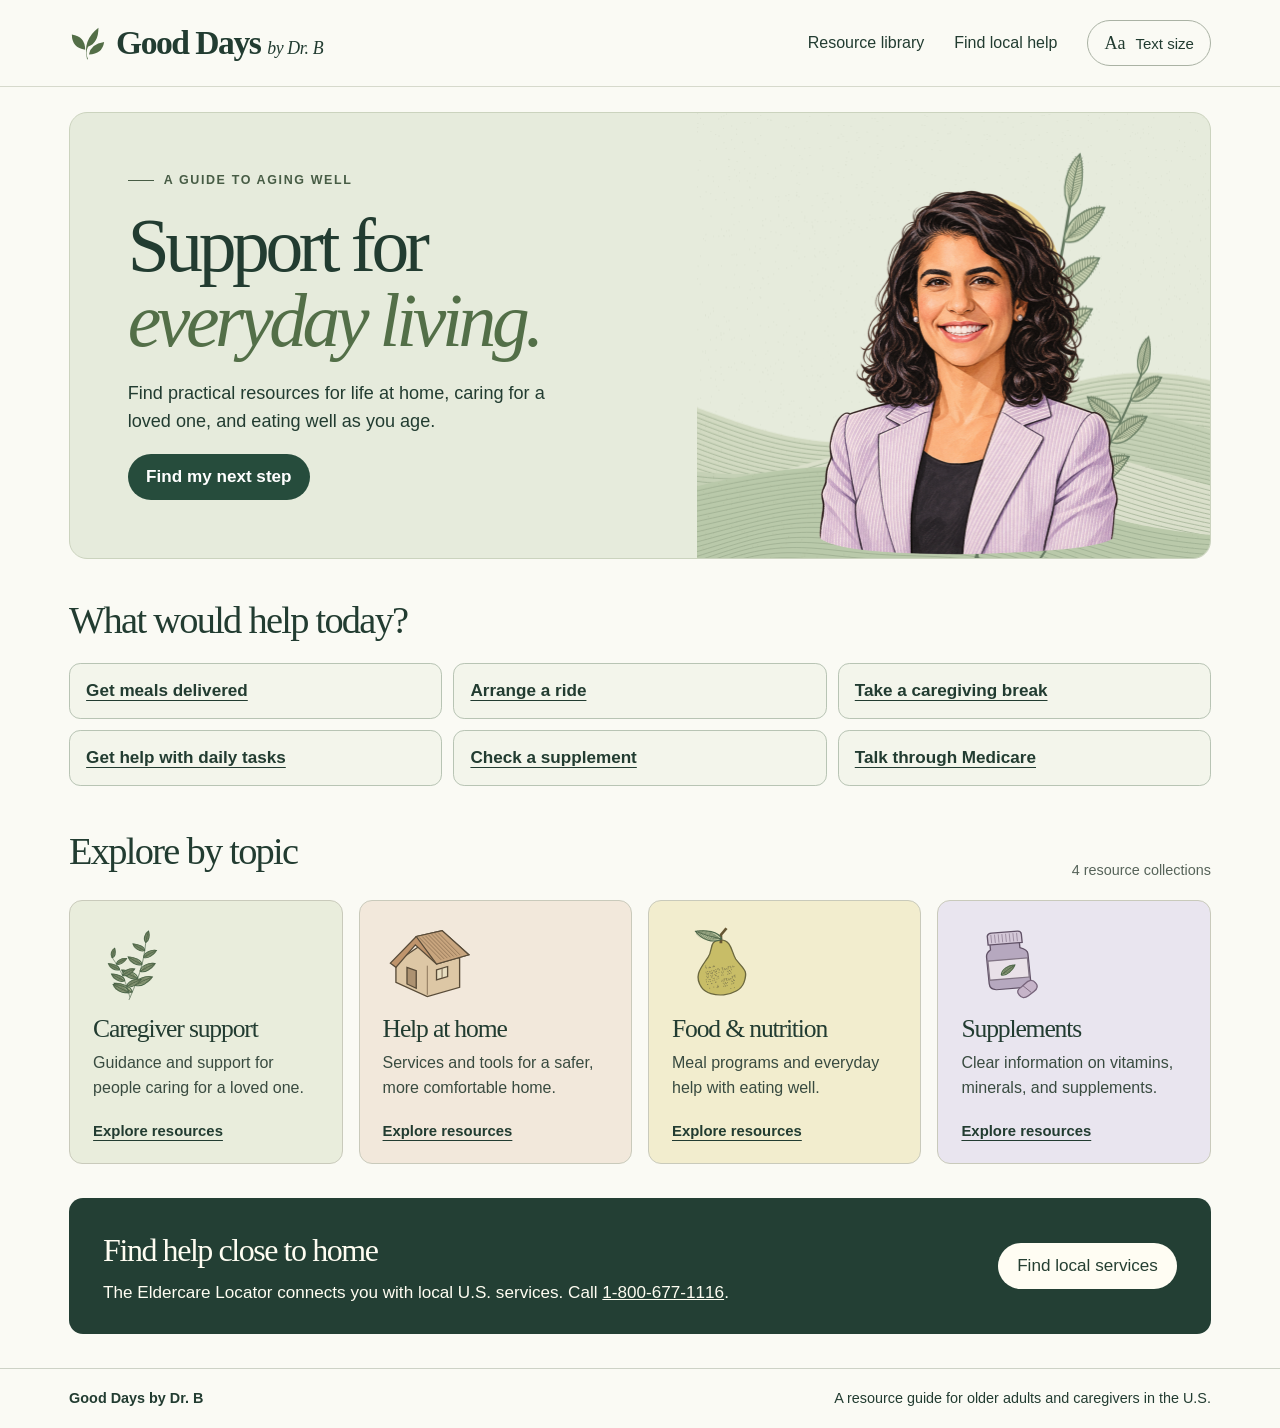
==== index.html @ b6215899 "Publish Good Days by Dr. B resource guide" ====
<!doctype html><html lang="en"><meta charset="utf-8"><meta name="viewport" content="width=device-width, initial-scale=1"><meta name="description" content="Find U.S. resources for caregiving, living at home, meals and dietary supplements."><title>Good Days by Dr. B — A guide to aging well</title>
<style>
*{box-sizing:border-box}html{scroll-behavior:smooth}body{margin:0;color:#223c31;background:#fafaf4;font:1.07rem/1.55 "Helvetica Neue",Arial,sans-serif}a{color:inherit}a:focus-visible,button:focus-visible{outline:3px solid #a85824;outline-offset:4px}header,main,footer{max-width:1510px;margin:auto;padding-inline:5.4%}header{display:flex;align-items:center;justify-content:space-between;min-height:87px;border-bottom:1px solid #d6d9cc;gap:15px}.brand{display:flex;align-items:center;gap:9px;font:bold 2.1rem Georgia,serif;letter-spacing:-1.5px;text-decoration:none}.brand svg{height:38px;width:38px}nav{display:flex;align-items:center;gap:30px}nav a{text-decoration:none;font-size:1rem}nav a:hover,.topiclink:hover{text-decoration:underline}button{cursor:pointer;font:inherit;color:inherit}#size{border:1px solid #aab2a4;border-radius:99px;background:none;padding:8px 16px;font-size:.94rem}#size span{font-family:Georgia;margin-right:6px;font-size:1.13rem}.hero{position:relative;isolation:isolate;background:#e6ebdc;border:1px solid #cbd3be;border-radius:18px;overflow:hidden;margin-top:25px;padding:clamp(32px,4.5vw,70px);min-height:355px;display:flex;align-items:center}.hero canvas{position:absolute;right:0;bottom:0;height:100%;width:45%;z-index:-1}.hero-copy{width:60%}.kicker{font-size:.78rem;font-weight:700;letter-spacing:.13em;text-transform:uppercase;color:#475c45;display:flex;align-items:center;gap:10px}.kicker:before{content:"";height:1px;width:26px;background:currentColor}h1,h2,h3{font-family:Georgia,"Times New Roman",serif;font-weight:400}h1{font-size:clamp(3.4rem,5.9vw,6rem);letter-spacing:-.058em;line-height:.99;margin:19px 0 21px}h1 em{color:#536f48;font-weight:400}.hero p{max-width:460px;margin:0;line-height:1.55;font-size:1.13rem}.sectionhead{display:flex;justify-content:space-between;align-items:end;gap:12px;margin:36px 0 19px}h2{font-size:clamp(2rem,3vw,3rem);letter-spacing:-.045em;margin:0}.sectionhead small{font-size:.9rem;color:#566359}.cards{display:grid;grid-template-columns:repeat(4,1fr);gap:16px}.card{border:1px solid #c9cabb;border-radius:13px;padding:23px 23px 20px;background:var(--bg);text-decoration:none;display:flex;flex-direction:column;transition:transform .18s,box-shadow .18s}.card:hover{transform:translateY(-3px);box-shadow:0 6px 15px #263e2a16}.art{height:80px;width:96px;margin-bottom:10px;align-self:flex-start}.card h3{margin:0 0 8px;font-size:clamp(1.45rem,2vw,2.05rem);line-height:1.14;letter-spacing:-.045em}.card p{margin:0 0 19px;font-size:1rem;color:#394b40}.topiclink{margin-top:auto;text-decoration:underline;text-underline-offset:4px;font-size:.93rem;font-weight:600}.local{display:flex;align-items:center;justify-content:space-between;background:#233f34;color:#fffdf2;border-radius:14px;padding:28px 34px;margin:34px 0;gap:20px}.local h2{font-size:2rem}.local p{margin:4px 0 0}.pill{display:inline-block;text-decoration:none;border-radius:30px;padding:10px 19px;background:#fffdf3;color:#253f32;white-space:nowrap}footer{border-top:1px solid #cdd2c6;padding-block:18px;font-size:.9rem;display:flex;justify-content:space-between}.skip{position:absolute;left:-999px}.skip:focus{left:10px;background:white;z-index:5}dialog{color:#243e31;border:1px solid #bac2b4;background:#fafaf4;border-radius:18px;width:min(610px,94%);max-height:88dvh;padding:30px}dialog::backdrop{background:#13271dc4}dialog h2{font-size:2.25rem;margin-top:15px}dialog .close{float:right;border:1px solid #c3cabc;border-radius:40px;background:transparent;padding:6px 16px}.entry{border-top:1px solid #ccd3c5;padding:17px 0}.entry a{font-weight:650;text-underline-offset:4px}.entry p{margin:4px 0}.entry small{color:#566359}.big{font-size:119%}
@media(max-width:900px){.cards{grid-template-columns:1fr 1fr}.hero-copy{width:66%}.hero canvas{width:38%}.card h3{font-size:1.7rem}}@media(max-width:650px){header,main,footer{padding-inline:5%}header{min-height:72px}.brand{font-size:1.75rem}nav{gap:12px}nav>a{display:none}.hero{padding:26px 22px 150px;min-height:0}.hero-copy{width:100%}.hero canvas{width:60%;height:155px}.hero p{font-size:1rem}h1{font-size:3.2rem}.cards{gap:10px}.card{padding:16px}.art{width:76px;height:63px}.sectionhead{align-items:center}.local{align-items:flex-start;flex-direction:column;padding:24px}footer{gap:12px;flex-wrap:wrap}}@media(max-width:410px){.cards{grid-template-columns:1fr}.card{display:grid;grid-template-columns:65px 1fr;column-gap:16px}.art{grid-row:span 3;width:65px}.card p{margin-bottom:8px}.sectionhead small{display:none}}@media(prefers-reduced-motion:reduce){*{scroll-behavior:auto!important;transition:none!important}}
.byline{font-size:.53em;letter-spacing:-.02em;font-weight:400;white-space:nowrap}@media(max-width:410px){.brand{gap:4px;font-size:1.5rem}.brand svg{width:29px}#size{padding:7px 10px}}.portrait{position:absolute;z-index:-1;bottom:0;right:7%;width:28%;height:95%;object-fit:contain;object-position:bottom}.hero canvas{opacity:.8}@media(max-width:650px){.portrait{right:10%;width:45%;height:155px}}
.hero-action,.primary{display:inline-block;background:#264c3c;color:white;padding:.62rem 1.15rem;border-radius:99px;font-weight:600;text-decoration:none}.hero-action{margin-top:1.15rem}.primary:hover,.hero-action:hover{text-decoration:underline}.paths{margin:2rem 0}.paths h2{margin-bottom:.8rem}.path-list{display:grid;grid-template-columns:repeat(3,minmax(0,1fr));gap:.7rem}.path-list a{display:flex;align-items:center;gap:.7rem;border:1px solid #b8c4b4;background:#f3f5eb;border-radius:.7rem;padding:.85rem 1rem;text-underline-offset:.22em;font-weight:600}.path-list a:hover{background:#e6ecd9}.story{max-width:840px;padding-block:1.5rem 3rem}.back{display:inline-block;margin-bottom:1rem;text-underline-offset:.2em}.sheethead{background:var(--tint);border-radius:1rem;padding:clamp(1.2rem,4vw,2.2rem)}.sheethead h1{font-size:clamp(2.35rem,5vw,3.9rem);margin:.7rem 0;line-height:1.05}.sheethead p,.next p{margin:.6rem 0}.story h2{font-size:1.75rem;margin:1.45rem 0 .5rem}.story blockquote{border-left:4px solid #879e70;padding:.6rem 1.1rem;margin:.6rem 0;font:1.3rem/1.5 Georgia,serif}.story li{margin-block:.4rem}.contacts{display:flex;align-items:center;flex-wrap:wrap;gap:1rem;margin:1rem 0}.print{border:1px solid #9da994;border-radius:99px;padding:.5rem 1rem;background:#fafaf4}.print-url,.notes{display:none}.story .source{font-size:.95rem}.extra{margin-block:1rem}.entry .related{display:block;margin-top:8px}@media(max-width:850px){.path-list{grid-template-columns:repeat(2,minmax(0,1fr))}}@media(max-width:520px){.path-list{grid-template-columns:1fr}.story{padding-inline:5%}.hero-action{margin-bottom:8px}}@media print{html,html.big{font-size:11pt}body,.sheethead{background:white;color:black}.story{max-width:none;padding:0}.back,nav,footer,.print,.skip,.related-guide,.contacts .primary,.hero-action{display:none}.sheethead{padding:0}.sheethead h1{font-size:26pt}header{min-height:0;padding:0 0 8pt}.brand{font-size:17pt}.story h2{font-size:16pt}.print-url,.notes{display:block;overflow-wrap:anywhere}.notes p{border-bottom:1px solid #888;height:1.4em}.extra a::after{content:" (" attr(href) ")";overflow-wrap:anywhere}.contacts{margin:.4rem 0}@page{margin:16mm}}</style>
<a class="skip" href="#topics">Skip to resources</a><header><a href="#" class="brand" aria-label="Good Days by Dr. B home"><svg viewBox="0 0 40 40" aria-hidden="true"><g fill="#536e47"><path d="M19 37Q14 17 31 4Q31 20 20 24Q17 30 20 37"/><path d="M17 27Q3 25 3 11Q17 13 17 27M21 32Q23 21 37 19Q35 32 21 32"/></g></svg><span>Good Days <i class=byline>by Dr. B</i></span></a><nav aria-label="Main navigation"><a href="#topics">Resource library</a><a href="#local">Find local help</a><button id="size" aria-pressed="false"><span>Aa</span> Text size</button></nav></header>
<main><section class="hero"><canvas id="land" aria-hidden="true"></canvas><img class="portrait" src="dr-b.png" alt="Illustrated portrait of Dr. B"><div class="hero-copy"><div class="kicker">A guide to aging well</div><h1>Support for<br><em>everyday living.</em></h1><p>Find practical resources for life at home, caring for a loved one, and eating well as you age.</p><a class="hero-action" href="#start">Find my next step</a></div></section>
<section class="paths" id="start"><h2>What would help today?</h2><div class="path-list"><a href="meal-delivery.html">Get meals delivered</a><a href="rides.html">Arrange a ride</a><a href="caregiver-break.html">Take a caregiving break</a><a href="help-at-home.html">Get help with daily tasks</a><a href="supplement-review.html">Check a supplement</a><a href="medicare-help.html">Talk through Medicare</a></div></section><section id="topics"><div class="sectionhead"><h2>Explore by topic</h2><small>4 resource collections</small></div><div class="cards" id="cards"></div></section>
<section id="local" class="local"><div><h2>Find help close to home</h2><p>The Eldercare Locator connects you with local U.S. services. Call <a href="tel:18006771116">1-800-677-1116</a>.</p></div><a class="pill" href="https://eldercare.acl.gov/home">Find local services</a></section></main><footer><b>Good Days by Dr. B</b><span>A resource guide for older adults and caregivers in the U.S.</span></footer>
<dialog id="guide"><button class="close" id="close">Close</button><h2 id="title"></h2><p id="intro"></p><div id="entries"></div></dialog><script src="text-size.js"></script><script src="guide.js"></script><script src="art.js"></script></html>
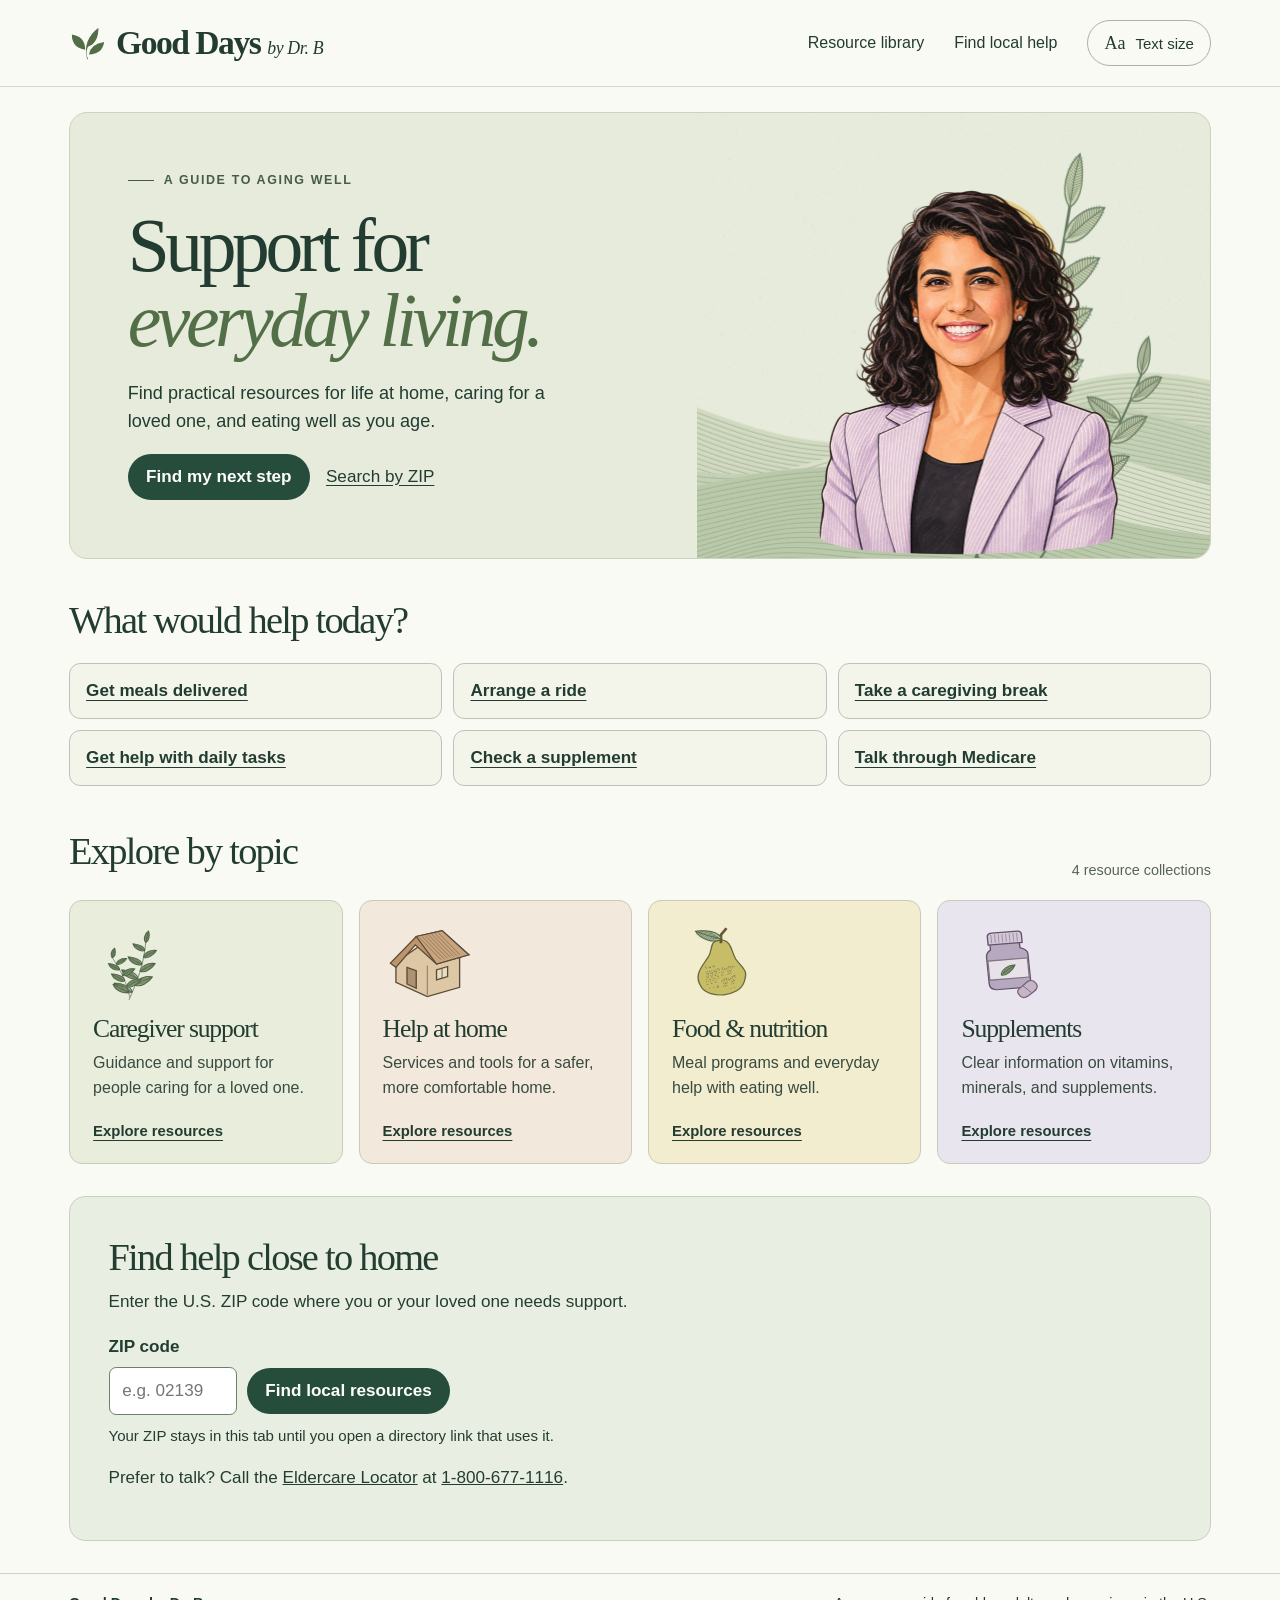
==== commit 1a12e436: "Add ZIP-based local meal and community resource searches" ====
--- a/index.html
+++ b/index.html
@@ -3,9 +3,9 @@
 *{box-sizing:border-box}html{scroll-behavior:smooth}body{margin:0;color:#223c31;background:#fafaf4;font:1.07rem/1.55 "Helvetica Neue",Arial,sans-serif}a{color:inherit}a:focus-visible,button:focus-visible{outline:3px solid #a85824;outline-offset:4px}header,main,footer{max-width:1510px;margin:auto;padding-inline:5.4%}header{display:flex;align-items:center;justify-content:space-between;min-height:87px;border-bottom:1px solid #d6d9cc;gap:15px}.brand{display:flex;align-items:center;gap:9px;font:bold 2.1rem Georgia,serif;letter-spacing:-1.5px;text-decoration:none}.brand svg{height:38px;width:38px}nav{display:flex;align-items:center;gap:30px}nav a{text-decoration:none;font-size:1rem}nav a:hover,.topiclink:hover{text-decoration:underline}button{cursor:pointer;font:inherit;color:inherit}#size{border:1px solid #aab2a4;border-radius:99px;background:none;padding:8px 16px;font-size:.94rem}#size span{font-family:Georgia;margin-right:6px;font-size:1.13rem}.hero{position:relative;isolation:isolate;background:#e6ebdc;border:1px solid #cbd3be;border-radius:18px;overflow:hidden;margin-top:25px;padding:clamp(32px,4.5vw,70px);min-height:355px;display:flex;align-items:center}.hero canvas{position:absolute;right:0;bottom:0;height:100%;width:45%;z-index:-1}.hero-copy{width:60%}.kicker{font-size:.78rem;font-weight:700;letter-spacing:.13em;text-transform:uppercase;color:#475c45;display:flex;align-items:center;gap:10px}.kicker:before{content:"";height:1px;width:26px;background:currentColor}h1,h2,h3{font-family:Georgia,"Times New Roman",serif;font-weight:400}h1{font-size:clamp(3.4rem,5.9vw,6rem);letter-spacing:-.058em;line-height:.99;margin:19px 0 21px}h1 em{color:#536f48;font-weight:400}.hero p{max-width:460px;margin:0;line-height:1.55;font-size:1.13rem}.sectionhead{display:flex;justify-content:space-between;align-items:end;gap:12px;margin:36px 0 19px}h2{font-size:clamp(2rem,3vw,3rem);letter-spacing:-.045em;margin:0}.sectionhead small{font-size:.9rem;color:#566359}.cards{display:grid;grid-template-columns:repeat(4,1fr);gap:16px}.card{border:1px solid #c9cabb;border-radius:13px;padding:23px 23px 20px;background:var(--bg);text-decoration:none;display:flex;flex-direction:column;transition:transform .18s,box-shadow .18s}.card:hover{transform:translateY(-3px);box-shadow:0 6px 15px #263e2a16}.art{height:80px;width:96px;margin-bottom:10px;align-self:flex-start}.card h3{margin:0 0 8px;font-size:clamp(1.45rem,2vw,2.05rem);line-height:1.14;letter-spacing:-.045em}.card p{margin:0 0 19px;font-size:1rem;color:#394b40}.topiclink{margin-top:auto;text-decoration:underline;text-underline-offset:4px;font-size:.93rem;font-weight:600}.local{display:flex;align-items:center;justify-content:space-between;background:#233f34;color:#fffdf2;border-radius:14px;padding:28px 34px;margin:34px 0;gap:20px}.local h2{font-size:2rem}.local p{margin:4px 0 0}.pill{display:inline-block;text-decoration:none;border-radius:30px;padding:10px 19px;background:#fffdf3;color:#253f32;white-space:nowrap}footer{border-top:1px solid #cdd2c6;padding-block:18px;font-size:.9rem;display:flex;justify-content:space-between}.skip{position:absolute;left:-999px}.skip:focus{left:10px;background:white;z-index:5}dialog{color:#243e31;border:1px solid #bac2b4;background:#fafaf4;border-radius:18px;width:min(610px,94%);max-height:88dvh;padding:30px}dialog::backdrop{background:#13271dc4}dialog h2{font-size:2.25rem;margin-top:15px}dialog .close{float:right;border:1px solid #c3cabc;border-radius:40px;background:transparent;padding:6px 16px}.entry{border-top:1px solid #ccd3c5;padding:17px 0}.entry a{font-weight:650;text-underline-offset:4px}.entry p{margin:4px 0}.entry small{color:#566359}.big{font-size:119%}
 @media(max-width:900px){.cards{grid-template-columns:1fr 1fr}.hero-copy{width:66%}.hero canvas{width:38%}.card h3{font-size:1.7rem}}@media(max-width:650px){header,main,footer{padding-inline:5%}header{min-height:72px}.brand{font-size:1.75rem}nav{gap:12px}nav>a{display:none}.hero{padding:26px 22px 150px;min-height:0}.hero-copy{width:100%}.hero canvas{width:60%;height:155px}.hero p{font-size:1rem}h1{font-size:3.2rem}.cards{gap:10px}.card{padding:16px}.art{width:76px;height:63px}.sectionhead{align-items:center}.local{align-items:flex-start;flex-direction:column;padding:24px}footer{gap:12px;flex-wrap:wrap}}@media(max-width:410px){.cards{grid-template-columns:1fr}.card{display:grid;grid-template-columns:65px 1fr;column-gap:16px}.art{grid-row:span 3;width:65px}.card p{margin-bottom:8px}.sectionhead small{display:none}}@media(prefers-reduced-motion:reduce){*{scroll-behavior:auto!important;transition:none!important}}
 .byline{font-size:.53em;letter-spacing:-.02em;font-weight:400;white-space:nowrap}@media(max-width:410px){.brand{gap:4px;font-size:1.5rem}.brand svg{width:29px}#size{padding:7px 10px}}.portrait{position:absolute;z-index:-1;bottom:0;right:7%;width:28%;height:95%;object-fit:contain;object-position:bottom}.hero canvas{opacity:.8}@media(max-width:650px){.portrait{right:10%;width:45%;height:155px}}
-.hero-action,.primary{display:inline-block;background:#264c3c;color:white;padding:.62rem 1.15rem;border-radius:99px;font-weight:600;text-decoration:none}.hero-action{margin-top:1.15rem}.primary:hover,.hero-action:hover{text-decoration:underline}.paths{margin:2rem 0}.paths h2{margin-bottom:.8rem}.path-list{display:grid;grid-template-columns:repeat(3,minmax(0,1fr));gap:.7rem}.path-list a{display:flex;align-items:center;gap:.7rem;border:1px solid #b8c4b4;background:#f3f5eb;border-radius:.7rem;padding:.85rem 1rem;text-underline-offset:.22em;font-weight:600}.path-list a:hover{background:#e6ecd9}.story{max-width:840px;padding-block:1.5rem 3rem}.back{display:inline-block;margin-bottom:1rem;text-underline-offset:.2em}.sheethead{background:var(--tint);border-radius:1rem;padding:clamp(1.2rem,4vw,2.2rem)}.sheethead h1{font-size:clamp(2.35rem,5vw,3.9rem);margin:.7rem 0;line-height:1.05}.sheethead p,.next p{margin:.6rem 0}.story h2{font-size:1.75rem;margin:1.45rem 0 .5rem}.story blockquote{border-left:4px solid #879e70;padding:.6rem 1.1rem;margin:.6rem 0;font:1.3rem/1.5 Georgia,serif}.story li{margin-block:.4rem}.contacts{display:flex;align-items:center;flex-wrap:wrap;gap:1rem;margin:1rem 0}.print{border:1px solid #9da994;border-radius:99px;padding:.5rem 1rem;background:#fafaf4}.print-url,.notes{display:none}.story .source{font-size:.95rem}.extra{margin-block:1rem}.entry .related{display:block;margin-top:8px}@media(max-width:850px){.path-list{grid-template-columns:repeat(2,minmax(0,1fr))}}@media(max-width:520px){.path-list{grid-template-columns:1fr}.story{padding-inline:5%}.hero-action{margin-bottom:8px}}@media print{html,html.big{font-size:11pt}body,.sheethead{background:white;color:black}.story{max-width:none;padding:0}.back,nav,footer,.print,.skip,.related-guide,.contacts .primary,.hero-action{display:none}.sheethead{padding:0}.sheethead h1{font-size:26pt}header{min-height:0;padding:0 0 8pt}.brand{font-size:17pt}.story h2{font-size:16pt}.print-url,.notes{display:block;overflow-wrap:anywhere}.notes p{border-bottom:1px solid #888;height:1.4em}.extra a::after{content:" (" attr(href) ")";overflow-wrap:anywhere}.contacts{margin:.4rem 0}@page{margin:16mm}}</style>
+.hero-action,.primary{display:inline-block;background:#264c3c;color:white;padding:.62rem 1.15rem;border-radius:99px;font-weight:600;text-decoration:none}.hero-action{margin-top:1.15rem}.primary:hover,.hero-action:hover{text-decoration:underline}.paths{margin:2rem 0}.paths h2{margin-bottom:.8rem}.path-list{display:grid;grid-template-columns:repeat(3,minmax(0,1fr));gap:.7rem}.path-list a{display:flex;align-items:center;gap:.7rem;border:1px solid #b8c4b4;background:#f3f5eb;border-radius:.7rem;padding:.85rem 1rem;text-underline-offset:.22em;font-weight:600}.path-list a:hover{background:#e6ecd9}.story{max-width:840px;padding-block:1.5rem 3rem}.back{display:inline-block;margin-bottom:1rem;text-underline-offset:.2em}.sheethead{background:var(--tint);border-radius:1rem;padding:clamp(1.2rem,4vw,2.2rem)}.sheethead h1{font-size:clamp(2.35rem,5vw,3.9rem);margin:.7rem 0;line-height:1.05}.sheethead p,.next p{margin:.6rem 0}.story h2{font-size:1.75rem;margin:1.45rem 0 .5rem}.story blockquote{border-left:4px solid #879e70;padding:.6rem 1.1rem;margin:.6rem 0;font:1.3rem/1.5 Georgia,serif}.story li{margin-block:.4rem}.contacts{display:flex;align-items:center;flex-wrap:wrap;gap:1rem;margin:1rem 0}.print{border:1px solid #9da994;border-radius:99px;padding:.5rem 1rem;background:#fafaf4}.print-url,.notes{display:none}.story .source{font-size:.95rem}.extra{margin-block:1rem}.entry .related{display:block;margin-top:8px}@media(max-width:850px){.path-list{grid-template-columns:repeat(2,minmax(0,1fr))}}@media(max-width:520px){.path-list{grid-template-columns:1fr}.story{padding-inline:5%}.hero-action{margin-bottom:8px}}@media print{html,html.big{font-size:11pt}body,.sheethead{background:white;color:black}.story{max-width:none;padding:0}.back,nav,footer,.print,.skip,.related-guide,.contacts .primary,.hero-action{display:none}.sheethead{padding:0}.sheethead h1{font-size:26pt}header{min-height:0;padding:0 0 8pt}.brand{font-size:17pt}.story h2{font-size:16pt}.print-url,.notes{display:block;overflow-wrap:anywhere}.notes p{border-bottom:1px solid #888;height:1.4em}.extra a::after{content:" (" attr(href) ")";overflow-wrap:anywhere}.contacts{margin:.4rem 0}@page{margin:16mm}}</style><link rel="stylesheet" href="local-help.css">
 <a class="skip" href="#topics">Skip to resources</a><header><a href="#" class="brand" aria-label="Good Days by Dr. B home"><svg viewBox="0 0 40 40" aria-hidden="true"><g fill="#536e47"><path d="M19 37Q14 17 31 4Q31 20 20 24Q17 30 20 37"/><path d="M17 27Q3 25 3 11Q17 13 17 27M21 32Q23 21 37 19Q35 32 21 32"/></g></svg><span>Good Days <i class=byline>by Dr. B</i></span></a><nav aria-label="Main navigation"><a href="#topics">Resource library</a><a href="#local">Find local help</a><button id="size" aria-pressed="false"><span>Aa</span> Text size</button></nav></header>
-<main><section class="hero"><canvas id="land" aria-hidden="true"></canvas><img class="portrait" src="dr-b.png" alt="Illustrated portrait of Dr. B"><div class="hero-copy"><div class="kicker">A guide to aging well</div><h1>Support for<br><em>everyday living.</em></h1><p>Find practical resources for life at home, caring for a loved one, and eating well as you age.</p><a class="hero-action" href="#start">Find my next step</a></div></section>
+<main><section class="hero"><canvas id="land" aria-hidden="true"></canvas><img class="portrait" src="dr-b.png" alt="Illustrated portrait of Dr. B"><div class="hero-copy"><div class="kicker">A guide to aging well</div><h1>Support for<br><em>everyday living.</em></h1><p>Find practical resources for life at home, caring for a loved one, and eating well as you age.</p><a class="hero-action" href="#start">Find my next step</a><a class="local-jump" href="#local">Search by ZIP</a></div></section>
 <section class="paths" id="start"><h2>What would help today?</h2><div class="path-list"><a href="meal-delivery.html">Get meals delivered</a><a href="rides.html">Arrange a ride</a><a href="caregiver-break.html">Take a caregiving break</a><a href="help-at-home.html">Get help with daily tasks</a><a href="supplement-review.html">Check a supplement</a><a href="medicare-help.html">Talk through Medicare</a></div></section><section id="topics"><div class="sectionhead"><h2>Explore by topic</h2><small>4 resource collections</small></div><div class="cards" id="cards"></div></section>
-<section id="local" class="local"><div><h2>Find help close to home</h2><p>The Eldercare Locator connects you with local U.S. services. Call <a href="tel:18006771116">1-800-677-1116</a>.</p></div><a class="pill" href="https://eldercare.acl.gov/home">Find local services</a></section></main><footer><b>Good Days by Dr. B</b><span>A resource guide for older adults and caregivers in the U.S.</span></footer>
-<dialog id="guide"><button class="close" id="close">Close</button><h2 id="title"></h2><p id="intro"></p><div id="entries"></div></dialog><script src="text-size.js"></script><script src="guide.js"></script><script src="art.js"></script></html>
+<section id="local" class="zip-finder" data-local-finder aria-labelledby="local-title"><h2 id="local-title">Find help close to home</h2><p>Enter the U.S. ZIP code where you or your loved one needs support.</p><form novalidate><label for="local-zip">ZIP code</label><div class="zip-controls"><input id="local-zip" name="zip" type="text" inputmode="numeric" autocomplete="postal-code" placeholder="e.g. 02139" aria-describedby="zip-note zip-error"><button class="primary" type="submit">Find local resources</button><button type="button" class="zip-clear" hidden>Clear ZIP</button></div><p id="zip-error" class="zip-error" role="alert" hidden>Enter a five-digit U.S. ZIP code, including any leading zero.</p></form><p class="zip-note" id="zip-note">Your ZIP stays in this tab until you open a directory link that uses it.</p><p class="zip-status" role="status" aria-live="polite"></p><div class="zip-results" hidden><a data-meals href="https://www.mealsonwheelsamerica.org/find-meals-and-services/"><strong>Find meal delivery</strong><span>Look up providers with Meals on Wheels America.</span></a><a data-community href="https://www.findhelp.org/"><strong>Find rides and help at home</strong><span>Browse Findhelp’s local listings under Transit or Care.</span></a></div><p class="phone">Prefer to talk? Call the <a href="https://eldercare.acl.gov/home">Eldercare Locator</a> at <a href="tel:+18006771116">1-800-677-1116</a>.</p></section></main><footer><b>Good Days by Dr. B</b><span>A resource guide for older adults and caregivers in the U.S.</span></footer>
+<dialog id="guide"><button class="close" id="close">Close</button><h2 id="title"></h2><p id="intro"></p><div id="entries"></div></dialog><script src="text-size.js"></script><script src="guide.js"></script><script src="art.js"></script><script src="local-help.js"></script></html>
--- a/local-help.css
+++ b/local-help.css
@@ -0,0 +1 @@
+.zip-finder{background:#e9eee2;color:#233e31;border:1px solid #c6d2bf;border-radius:1rem;padding:clamp(1.2rem,3vw,2.5rem);margin:2rem 0}.zip-finder h2{margin:0;line-height:1.15}.zip-finder p{margin:.6rem 0}.zip-finder form{margin:1.15rem 0 .4rem}.zip-finder label{display:block;font-weight:650}.zip-controls{display:flex;flex-wrap:wrap;align-items:center;gap:.65rem;margin-top:.4rem}.zip-controls input{font:inherit;color:inherit;padding:.6rem .8rem;border:1px solid #6b8069;border-radius:.45rem;background:white;width:8rem}.zip-controls input:focus-visible{outline:3px solid #a85824;outline-offset:3px}.zip-controls button{min-height:44px}.zip-controls .primary{border:0}.zip-clear{background:none;border:none;text-decoration:underline;text-underline-offset:3px}.zip-error{color:#862d24;font-weight:600}.zip-finder .zip-note{font-size:.94rem}.zip-status{font-weight:650}.zip-results{display:grid;grid-template-columns:repeat(auto-fit,minmax(min(100%,235px),1fr));gap:.75rem;margin-block:.8rem}.zip-results[hidden],.zip-finder [hidden]{display:none}.zip-results a{display:block;color:inherit;background:#fffdf6;border:1px solid #b8c6b2;border-radius:.65rem;padding:.85rem 1rem;text-decoration:none}.zip-results strong{text-decoration:underline;text-underline-offset:3px}.zip-results span{display:block;font-size:1rem;margin-top:.2rem}.local-jump{display:inline-block;margin:.8rem 0 0 1rem;text-underline-offset:3px}.zip-finder .phone{margin-top:1.1rem}@media(max-width:420px){.local-jump{margin-left:0;display:block}}@media print{.zip-finder form,.zip-note,.zip-clear,.local-jump{display:none}.zip-finder{background:white;padding:0;border:0}.zip-results a::after{content:attr(href);display:block;overflow-wrap:anywhere;font-size:10pt}}
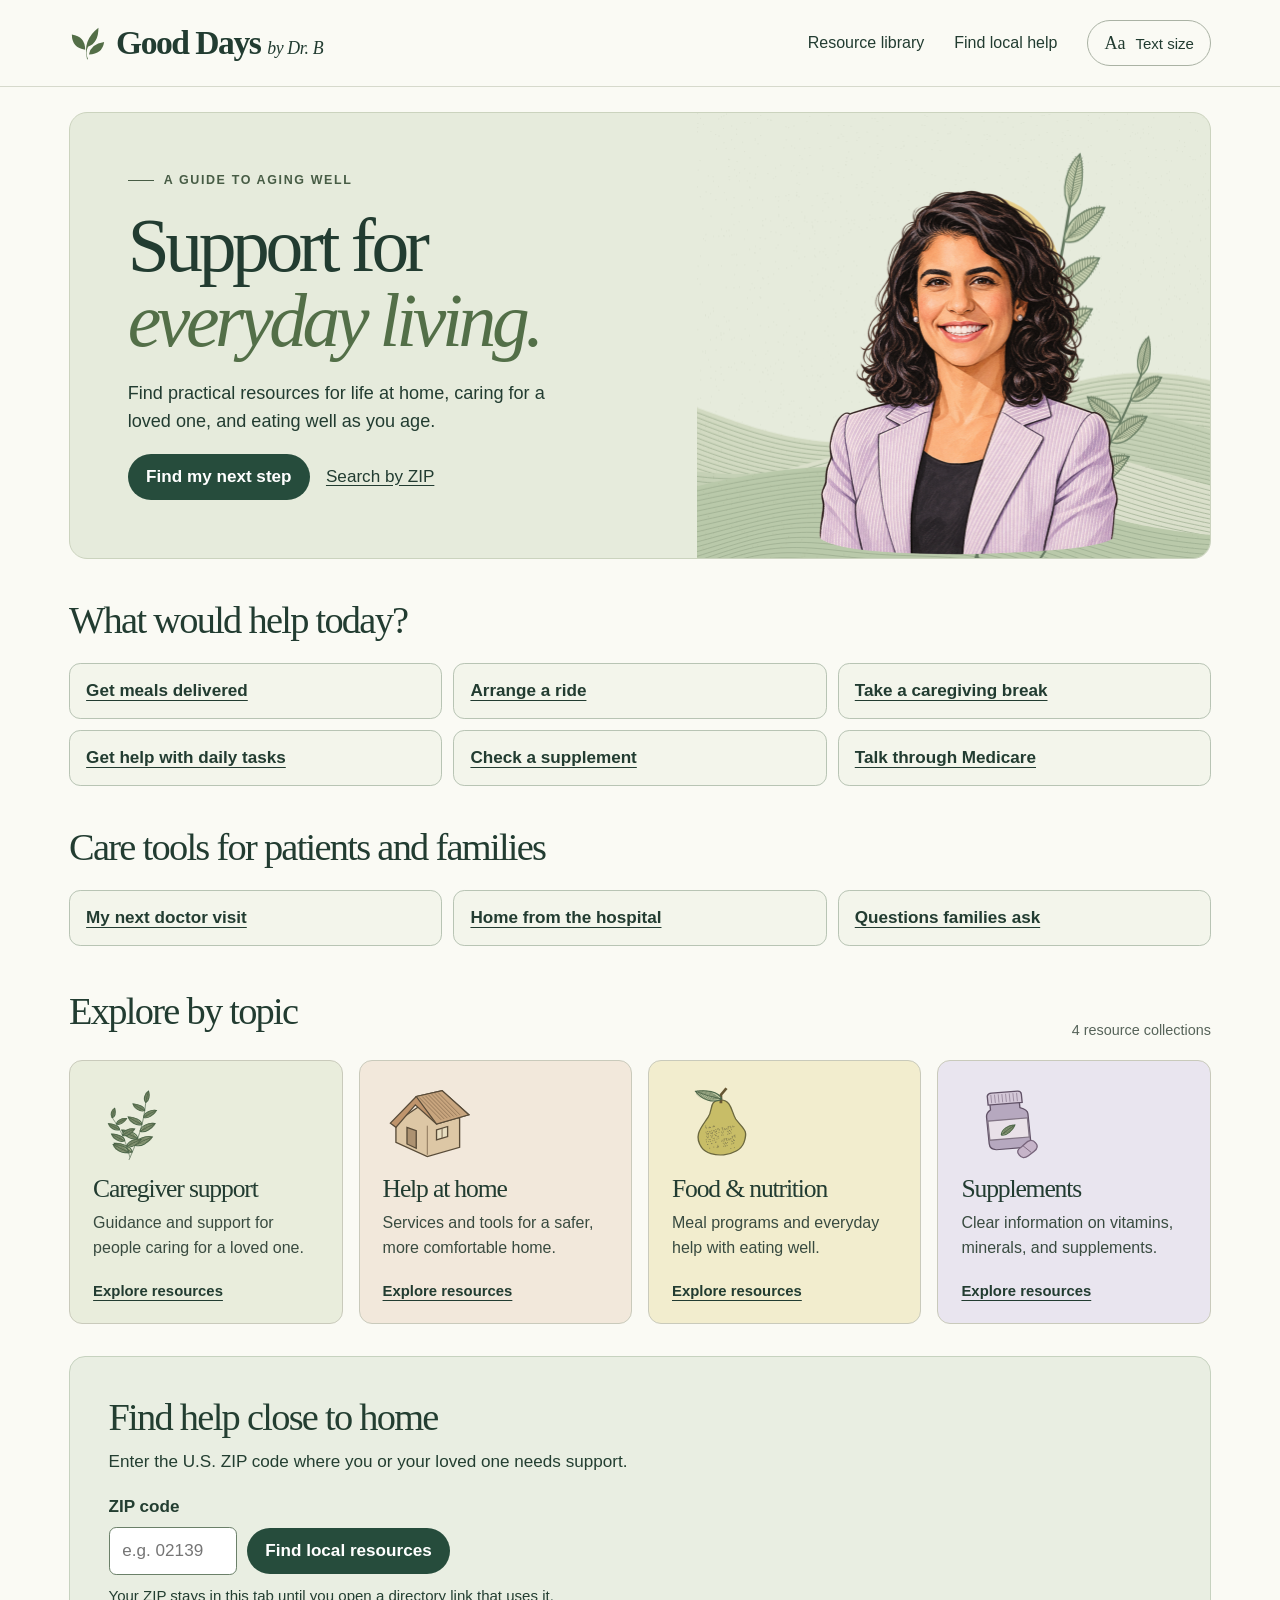
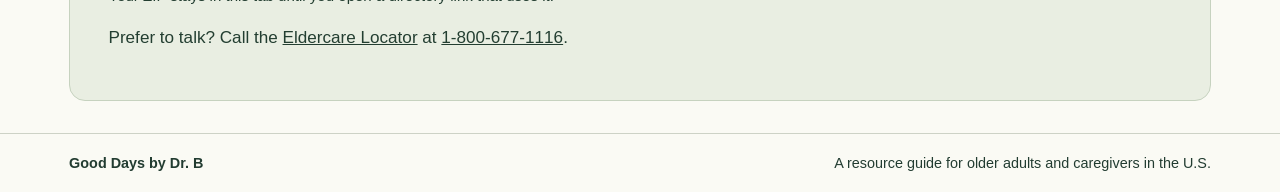
==== commit 001dc7d6: "Add printable visit and discharge worksheets and family conversation guides" ====
--- a/index.html
+++ b/index.html
@@ -6,6 +6,6 @@
 .hero-action,.primary{display:inline-block;background:#264c3c;color:white;padding:.62rem 1.15rem;border-radius:99px;font-weight:600;text-decoration:none}.hero-action{margin-top:1.15rem}.primary:hover,.hero-action:hover{text-decoration:underline}.paths{margin:2rem 0}.paths h2{margin-bottom:.8rem}.path-list{display:grid;grid-template-columns:repeat(3,minmax(0,1fr));gap:.7rem}.path-list a{display:flex;align-items:center;gap:.7rem;border:1px solid #b8c4b4;background:#f3f5eb;border-radius:.7rem;padding:.85rem 1rem;text-underline-offset:.22em;font-weight:600}.path-list a:hover{background:#e6ecd9}.story{max-width:840px;padding-block:1.5rem 3rem}.back{display:inline-block;margin-bottom:1rem;text-underline-offset:.2em}.sheethead{background:var(--tint);border-radius:1rem;padding:clamp(1.2rem,4vw,2.2rem)}.sheethead h1{font-size:clamp(2.35rem,5vw,3.9rem);margin:.7rem 0;line-height:1.05}.sheethead p,.next p{margin:.6rem 0}.story h2{font-size:1.75rem;margin:1.45rem 0 .5rem}.story blockquote{border-left:4px solid #879e70;padding:.6rem 1.1rem;margin:.6rem 0;font:1.3rem/1.5 Georgia,serif}.story li{margin-block:.4rem}.contacts{display:flex;align-items:center;flex-wrap:wrap;gap:1rem;margin:1rem 0}.print{border:1px solid #9da994;border-radius:99px;padding:.5rem 1rem;background:#fafaf4}.print-url,.notes{display:none}.story .source{font-size:.95rem}.extra{margin-block:1rem}.entry .related{display:block;margin-top:8px}@media(max-width:850px){.path-list{grid-template-columns:repeat(2,minmax(0,1fr))}}@media(max-width:520px){.path-list{grid-template-columns:1fr}.story{padding-inline:5%}.hero-action{margin-bottom:8px}}@media print{html,html.big{font-size:11pt}body,.sheethead{background:white;color:black}.story{max-width:none;padding:0}.back,nav,footer,.print,.skip,.related-guide,.contacts .primary,.hero-action{display:none}.sheethead{padding:0}.sheethead h1{font-size:26pt}header{min-height:0;padding:0 0 8pt}.brand{font-size:17pt}.story h2{font-size:16pt}.print-url,.notes{display:block;overflow-wrap:anywhere}.notes p{border-bottom:1px solid #888;height:1.4em}.extra a::after{content:" (" attr(href) ")";overflow-wrap:anywhere}.contacts{margin:.4rem 0}@page{margin:16mm}}</style><link rel="stylesheet" href="local-help.css">
 <a class="skip" href="#topics">Skip to resources</a><header><a href="#" class="brand" aria-label="Good Days by Dr. B home"><svg viewBox="0 0 40 40" aria-hidden="true"><g fill="#536e47"><path d="M19 37Q14 17 31 4Q31 20 20 24Q17 30 20 37"/><path d="M17 27Q3 25 3 11Q17 13 17 27M21 32Q23 21 37 19Q35 32 21 32"/></g></svg><span>Good Days <i class=byline>by Dr. B</i></span></a><nav aria-label="Main navigation"><a href="#topics">Resource library</a><a href="#local">Find local help</a><button id="size" aria-pressed="false"><span>Aa</span> Text size</button></nav></header>
 <main><section class="hero"><canvas id="land" aria-hidden="true"></canvas><img class="portrait" src="dr-b.png" alt="Illustrated portrait of Dr. B"><div class="hero-copy"><div class="kicker">A guide to aging well</div><h1>Support for<br><em>everyday living.</em></h1><p>Find practical resources for life at home, caring for a loved one, and eating well as you age.</p><a class="hero-action" href="#start">Find my next step</a><a class="local-jump" href="#local">Search by ZIP</a></div></section>
-<section class="paths" id="start"><h2>What would help today?</h2><div class="path-list"><a href="meal-delivery.html">Get meals delivered</a><a href="rides.html">Arrange a ride</a><a href="caregiver-break.html">Take a caregiving break</a><a href="help-at-home.html">Get help with daily tasks</a><a href="supplement-review.html">Check a supplement</a><a href="medicare-help.html">Talk through Medicare</a></div></section><section id="topics"><div class="sectionhead"><h2>Explore by topic</h2><small>4 resource collections</small></div><div class="cards" id="cards"></div></section>
+<section class="paths" id="start"><h2>What would help today?</h2><div class="path-list"><a href="meal-delivery.html">Get meals delivered</a><a href="rides.html">Arrange a ride</a><a href="caregiver-break.html">Take a caregiving break</a><a href="help-at-home.html">Get help with daily tasks</a><a href="supplement-review.html">Check a supplement</a><a href="medicare-help.html">Talk through Medicare</a></div></section><section class="paths" id="care-tools"><h2>Care tools for patients and families</h2><div class="path-list"><a href="doctor-visit.html">My next doctor visit</a><a href="home-from-hospital.html">Home from the hospital</a><a href="family-questions.html">Questions families ask</a></div></section><section id="topics"><div class="sectionhead"><h2>Explore by topic</h2><small>4 resource collections</small></div><div class="cards" id="cards"></div></section>
 <section id="local" class="zip-finder" data-local-finder aria-labelledby="local-title"><h2 id="local-title">Find help close to home</h2><p>Enter the U.S. ZIP code where you or your loved one needs support.</p><form novalidate><label for="local-zip">ZIP code</label><div class="zip-controls"><input id="local-zip" name="zip" type="text" inputmode="numeric" autocomplete="postal-code" placeholder="e.g. 02139" aria-describedby="zip-note zip-error"><button class="primary" type="submit">Find local resources</button><button type="button" class="zip-clear" hidden>Clear ZIP</button></div><p id="zip-error" class="zip-error" role="alert" hidden>Enter a five-digit U.S. ZIP code, including any leading zero.</p></form><p class="zip-note" id="zip-note">Your ZIP stays in this tab until you open a directory link that uses it.</p><p class="zip-status" role="status" aria-live="polite"></p><div class="zip-results" hidden><a data-meals href="https://www.mealsonwheelsamerica.org/find-meals-and-services/"><strong>Find meal delivery</strong><span>Look up providers with Meals on Wheels America.</span></a><a data-community href="https://www.findhelp.org/"><strong>Find rides and help at home</strong><span>Browse Findhelp’s local listings under Transit or Care.</span></a></div><p class="phone">Prefer to talk? Call the <a href="https://eldercare.acl.gov/home">Eldercare Locator</a> at <a href="tel:+18006771116">1-800-677-1116</a>.</p></section></main><footer><b>Good Days by Dr. B</b><span>A resource guide for older adults and caregivers in the U.S.</span></footer>
 <dialog id="guide"><button class="close" id="close">Close</button><h2 id="title"></h2><p id="intro"></p><div id="entries"></div></dialog><script src="text-size.js"></script><script src="guide.js"></script><script src="art.js"></script><script src="local-help.js"></script></html>
